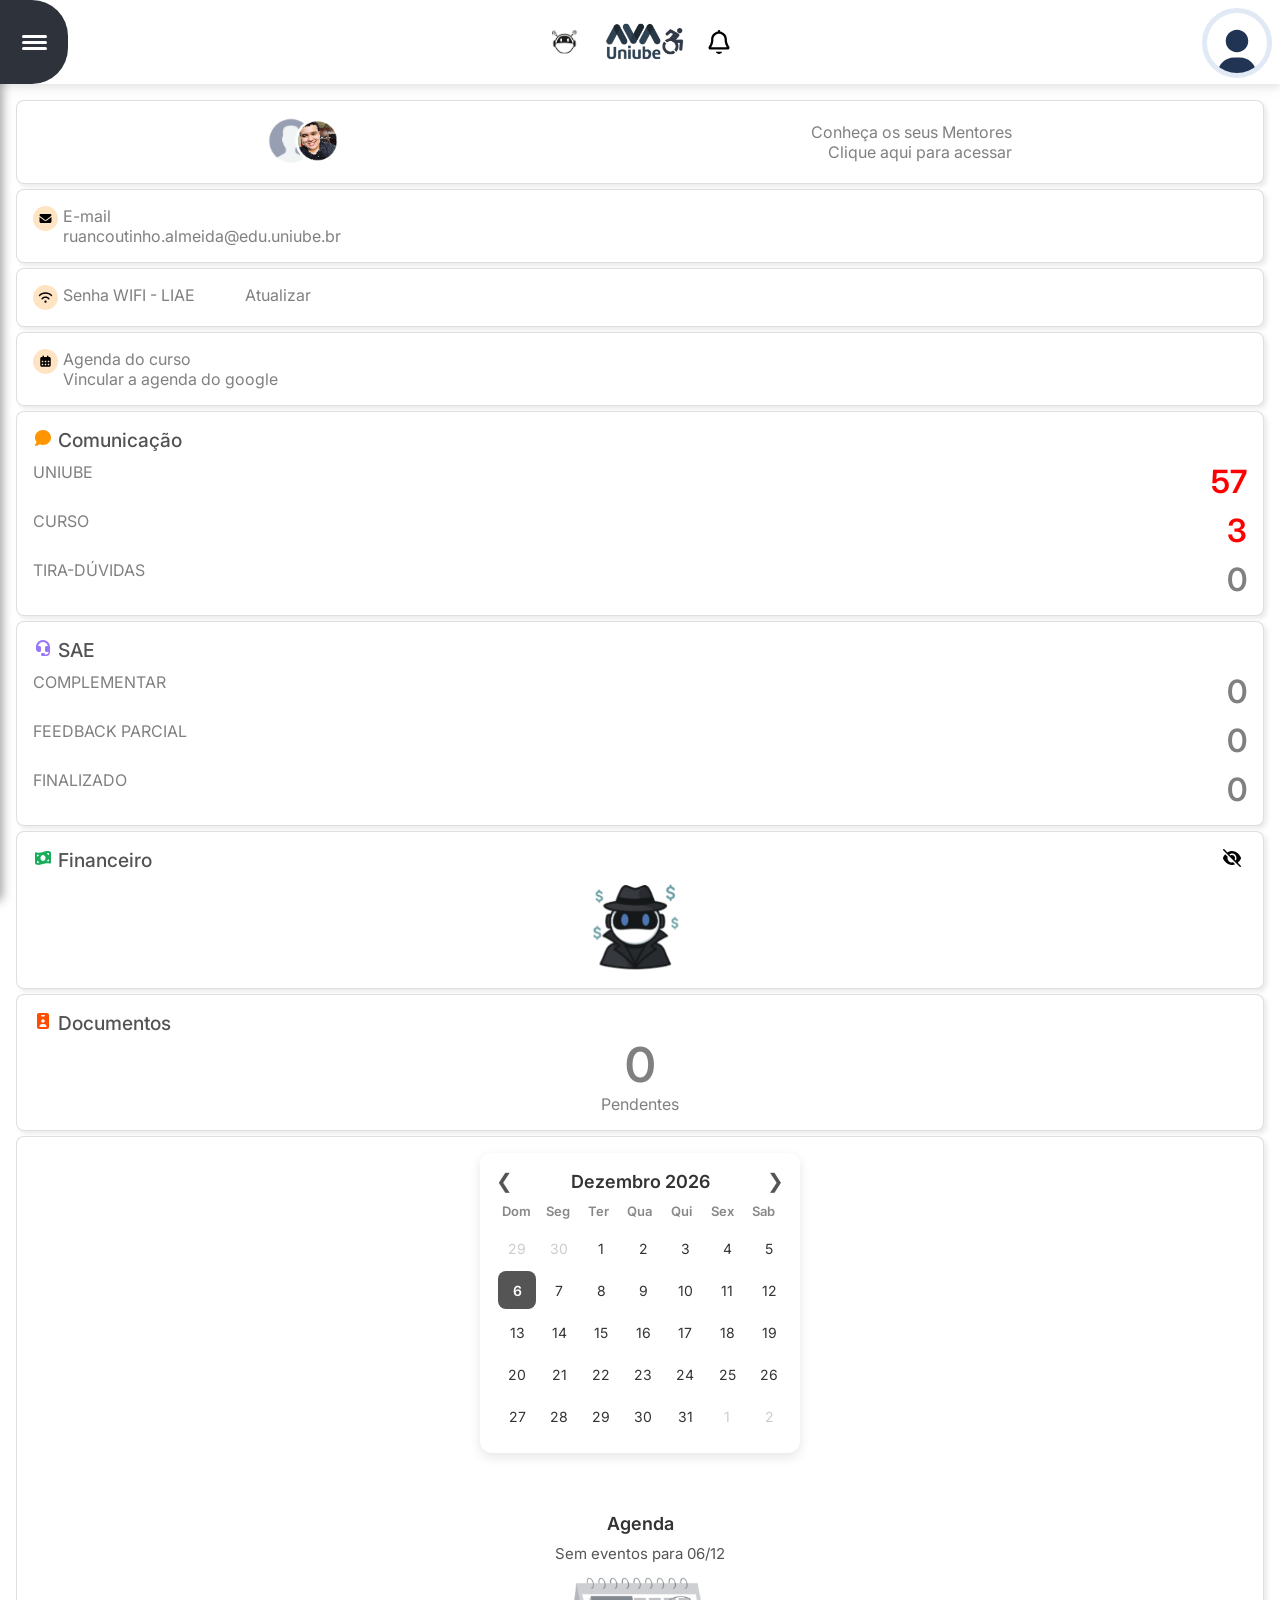
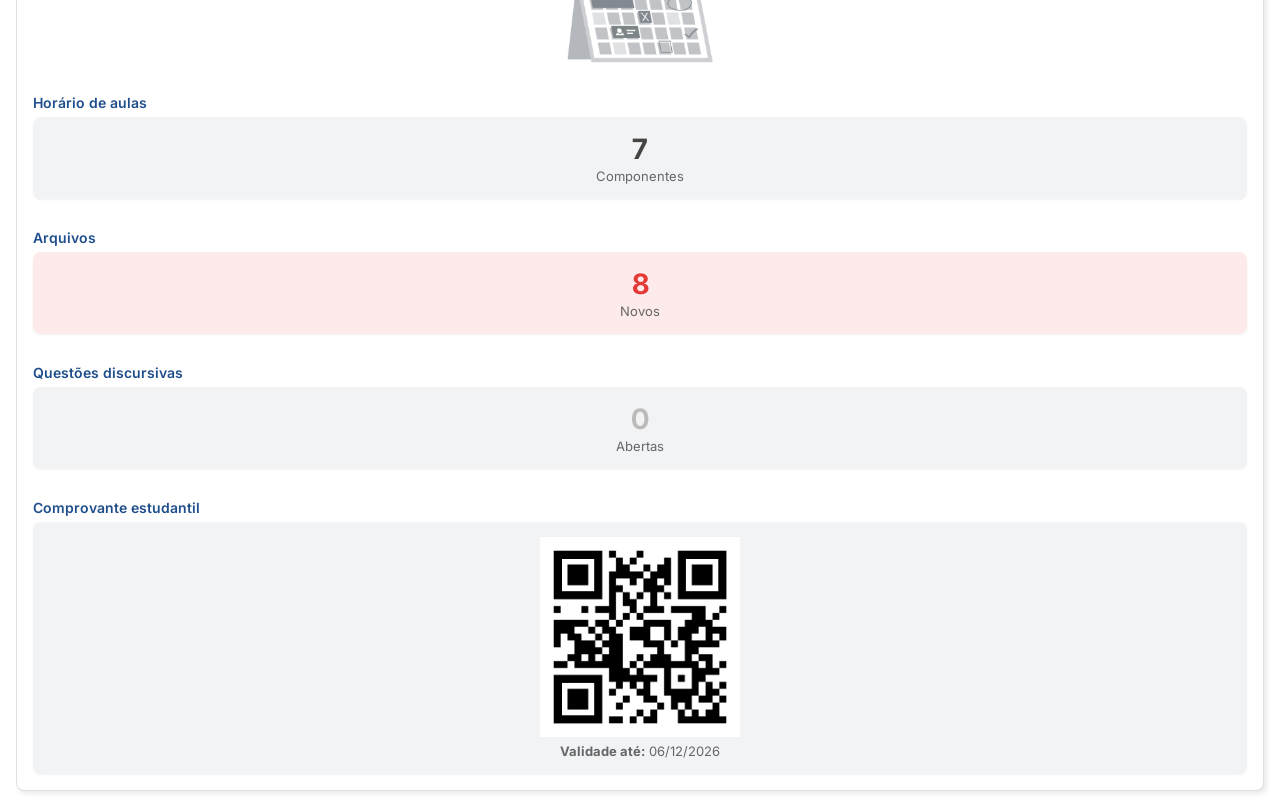
==== index.html @ 5fb4f606 "Inicial" ====
<!DOCTYPE html>
<html lang="en">
  <head>
    <meta charset="UTF-8" />
    <meta name="viewport" content="width=device-width, initial-scale=1.0" />
    <title>AVA Uniube</title>
    <link
      rel="stylesheet"
      type="text/css"
      href="/imports/fontawesome-free-5.15.4-web/css/all.min.css"
    />
    <link rel="stylesheet" href="src/styles/reset.css" />
    <link rel="stylesheet" href="src/styles/sideMenu.css" />
    <link rel="stylesheet" href="src/styles/header.css" />
    <link rel="stylesheet" href="src/styles/style.css" />
    <link rel="stylesheet" href="src/styles/calendario.css" />
    <link rel="stylesheet" href="src/styles/cards-finais.css" />
    <link rel="stylesheet" href="src/styles/btn-voltar-topo.css" />
  </head>
  <body>
    <header>
      <div class="menu-btn" id="menu-btn">
        <span></span>
        <span></span>
        <span></span>
      </div>

      <nav class="side-menu" id="side-menu">
        <div class="menu-header">
          <img src="src/img/logo_branca.png" alt="Logo" class="logo" />
        </div>

        <ul>
          <li style="background-color: #1f1f27; color: #6ca8f7">
            <img
              src="src/img/svg/lightbulb-solid-full.svg"
              class="icon"
              alt=""
            />Destaques
          </li>
          <a href="src/pages/cursos.html">
            <li>
              <img src="src/img/svg/list-solid-full.svg" class="icon" alt="" />
              Meus cursos
            </li>
          </a>
          <li>
            <img
              src="src/img/svg/envelope-solid-full-blue.svg"
              class="icon"
              alt=""
            />
            Comunicação
          </li>
          <li>
            <img
              src="src/img/svg/building-solid-full.svg"
              class="icon"
              alt=""
            />
            Emprega Uniube
          </li>
          <li>
            <img
              src="src/img/svg/calendar-check-solid-full.svg"
              class="icon"
              alt=""
            />
            Eventos
          </li>
          <li>
            <img
              src="src/img/svg/handshake-angle-solid-full.svg"
              class="icon"
              alt=""
            />
            Preciso de ajuda
          </li>
          <li>
            <img
              src="src/img/svg/screwdriver-wrench-solid-full.svg"
              class="icon"
              alt=""
            />
            Utilidades
          </li>
        </ul>
      </nav>

      <img src="src/img/icone_robo.png" alt="Robot Icon" class="robot-icon" />

      <img src="src/img/logo_cadeirante.png" alt="Logo" class="header-logo" />

      <img
        src="src/img/svg/bell-regular-full.svg"
        alt="Sino Icon"
        class="sino-icon"
      />

      <div class="profile-container">
        <img
          src="src/img/svg/user-solid-full.svg"
          alt="Profile Icon"
          class="profile-icon"
        />
      </div>
    </header>

    <main>
      <div class="cards-gerais" id="card1">
        <img src="src/img/icons_mentores.png" alt="Icone Mentores" />
        <div class="text-card">
          <p>Conheça os seus Mentores</p>
          <p>Clique aqui para acessar</p>
        </div>
      </div>

      <div id="card2" class="cards-gerais">
        <img
          class="icone-bege"
          src="src/img/svg/envelope-solid-full.svg"
          alt="Envelope icon"
        />
        <div id="divEmail">
        </div>
      </div>

      <div id="card3" class="cards-gerais">
        <div>
          <img
            class="icone-bege"
            src="src/img/svg/wifi-solid-full.svg"
            alt="wifi icon"
          />
          <p>Senha WIFI - LIAE</p>
        </div>
        <p>Atualizar</p>
      </div>

      <div id="card4" class="cards-gerais">
        <img
          class="icone-bege"
          src="src/img/svg/calendar-days-solid-full.svg"
          alt="Calendario icon"
        />
        <div>
          <p>Agenda do curso</p>
          <p>Vincular a agenda do google</p>
        </div>
      </div>

      <div class="cards-gerais" id="card5">
        <div class="row-title">
          <img src="src/img/svg/comment-solid-full.svg" alt="chat icone" />
          <h2>Comunicação</h2>
        </div>
        <div class="row">
          <p>UNIUBE</p>
          <span class="chat-com-mensagem">57</span>
        </div>
        <div class="row">
          <p>CURSO</p>
          <span class="chat-com-mensagem">3</span>
        </div>
        <div class="row">
          <p>TIRA-DÚVIDAS</p>
          <span class="chat-sem-mensagem">0</span>
        </div>
      </div>

      <div class="cards-gerais" id="card6">
        <div class="row-title">
          <img src="src/img/svg/headset-solid-full.svg" alt="Headset" />
          <h2>SAE</h2>
        </div>
        <div class="row">
          <p>COMPLEMENTAR</p>
          <span class="chat-sem-mensagem">0</span>
        </div>
        <div class="row">
          <p>FEEDBACK PARCIAL</p>
          <span class="chat-sem-mensagem">0</span>
        </div>
        <div class="row">
          <p>FINALIZADO</p>
          <span class="chat-sem-mensagem">0</span>
        </div>
      </div>

      <div style="flex-direction: column" class="cards-gerais" id="card7">
        <div class="row">
          <div style="display: flex">
            <img
              src="src/img/svg/money-bill-wave-solid-full.svg"
              alt="Money Icon"
            />
            <h2>Financeiro</h2>
          </div>

          <img
            src="src/img/svg/eye-slash-solid-full.svg"
            alt="eye-slash-solid-full"
          />
        </div>
        <img
          style="object-fit: contain; height: 100px"
          src="src/img/icone_financeiro.png"
          alt=""
        />
      </div>

      <div style="flex-direction: column" class="cards-gerais" id="card8">
        <div class="row-title">
          <img src="src/img/svg/id-badge-solid-full.svg" alt="ID Badge Icon" />
          <h2>Documentos</h2>
        </div>
        <div
          style="
            display: flex;
            flex-direction: column;
            align-items: center;
            justify-content: center;
          "
        >
          <p
            style="
              font-size: 3rem;
              font-weight: 600;
              margin: top 10px;
              color: gray;
            "
          >
            0
          </p>
          <p>Pendentes</p>
        </div>
      </div>

      <div
        style="flex-direction: column; align-items: center; gap: 30px"
        class="cards-gerais"
        id="card9"
      >
        <div class="calendar">
          <div class="calendar-header">
            <button id="prev">&#10094;</button>
            <h2 id="month-year"></h2>
            <button id="next">&#10095;</button>
          </div>
          <div class="calendar-days">
            <div class="day-name">Dom</div>
            <div class="day-name">Seg</div>
            <div class="day-name">Ter</div>
            <div class="day-name">Qua</div>
            <div class="day-name">Qui</div>
            <div class="day-name">Sex</div>
            <div class="day-name">Sab</div>
          </div>
          <div class="calendar-grid" id="calendar-grid"></div>
        </div>

        <div class="agenda">
          <h3>Agenda</h3>
          <div class="agenda-content">
            <p id="no-events-text">Sem eventos para --/--</p>
            <img
              src="src/img/calendario.png"
              alt="Calendário"
              class="agenda-img"
            />
          </div>
        </div>

        <section style="width: 100%" class="info-section">
          <h4>Horário de aulas</h4>
          <div class="info-card">
            <span class="number">7</span>
            <p>Componentes</p>
          </div>
        </section>

        <section style="width: 100%" class="info-section">
          <h4>Arquivos</h4>
          <div class="info-card danger">
            <span class="number">8</span>
            <p>Novos</p>
          </div>
        </section>

        <section style="width: 100%" class="info-section">
          <h4>Questões discursivas</h4>
          <div class="info-card">
            <span class="number zero">0</span>
            <p>Abertas</p>
          </div>
        </section>

        <section style="width: 100%" class="info-section">
          <h4>Comprovante estudantil</h4>
          <div class="info-card">
            <a href="src/pages/comprovante.html">
              <img src="src/img/qr.png" alt="QR Code do comprovante" />
            </a>
            <p id="dt_validade"></p>

          </div>
        </section>

        <!-- Botão para voltar ao topo -->
        <button
          style="display: flex; align-items: center; justify-content: center"
          id="back-to-top"
        >
          ↑
        </button>
      </div>
    </main>

    <script type="module" src="src/js/index.js"></script>
  </body>
</html>
---- src/styles/sideMenu.css ----
/* --- BOTÃO HAMBÚRGUER --- */

.menu-btn {
  position: fixed;
  top: 0;
  left: 0;
  height: 5.276rem;
  width: 4.25rem;
  border-radius: 0 2.25rem 2.25rem 0;
  background-color: #2e333b;
  display: flex;
  justify-content: center;
  align-items: center;
  cursor: pointer;
  z-index: 1001;
  transition: all 0.3s ease;
}

.menu-btn span {
  position: absolute;
  width: 25px;
  height: 3px;
  background-color: white;
  border-radius: 2px;
  transition: all 0.3s ease;
}
.menu-btn span:nth-child(1) {
  transform: translateY(-6px);
}
.menu-btn span:nth-child(2) {
  transform: translateY(0);
}
.menu-btn span:nth-child(3) {
  transform: translateY(6px);
}

.menu-btn.active {
  left: 250px;
  width: 50px;
}

.menu-btn.active span:nth-child(1) {
  transform: rotate(45deg);
}
.menu-btn.active span:nth-child(2) {
  opacity: 0;
}
.menu-btn.active span:nth-child(3) {
  transform: rotate(-45deg);
}

/* --- MENU LATERAL --- */
.side-menu {
  position: fixed;
  top: 0;
  left: -300px; /* escondido inicialmente */
  width: 300px;
  height: 100%;
  background-color: #2e333b;
  color: white;
  box-shadow: 2px 0 10px rgba(0, 0, 0, 0.4);
  transition: left 0.3s ease;
  z-index: 1000;
  padding: 20px;
}

/* Quando ativo */
.side-menu.active {
  left: 0;
}

/* Cabeçalho do menu */
.menu-header {
  display: flex;
  align-items: center;
  justify-content: space-around;
  margin-bottom: 30px;
}

.menu-header .logo {
  width: 8rem;
}

/* Lista */
.side-menu ul {
  display: flex;
  flex-direction: column;
  gap: 5px;
  list-style: none;
  padding: 0;
}

.side-menu li {
  color: white;
  display: flex;
  align-items: center;
  gap: 10px;
  padding: 20px;
  border-radius: 8px;
  margin-bottom: 8px;
  font-weight: 400;
  font-size: 1rem;
  cursor: pointer;
  transition: background 0.3s;
}

.side-menu li:hover {
  background-color: #3a3f47;
}

.icon {
  height: 25px;
}
---- src/styles/header.css ----
header {
  height: 5.276rem;
  width: 100vw;
  display: flex;
  align-items: center;
  justify-content: center;
  background: #ffffff;
  box-shadow: rgb(0 0 0 / 4%) 0px 4px 20px, rgb(179 179 179 / 23%) 0px 4px 6px;
}

.robot-icon {
  height: 30px;
}

.header-logo {
  height: 40px;
  margin: 0 20px;
}

.sino-icon {
  height: 30px;
}

.profile-container {
  position: absolute;
  right: 8px;
  top: 8px;
  width: 70px;
  height: 70px;
  border-radius: 50%;
  border: 5px solid #e1e9f5;
  overflow: hidden;
}

.profile-container:hover {
  cursor: pointer;
}

.profile-container img {
  position: relative;
  top: 10px;
}
---- src/styles/style.css ----
main {
  padding: 1rem;
  display: flex;
  flex-direction: column;
  align-items: center;
  justify-content: center;
  width: 100vw;
  gap: 5px;
}

.cards-gerais {
  display: flex;
  padding: 1rem;
  background-color: #fff;
  background-clip: border-box;
  border: 1px solid rgba(0, 0, 0, 0.125);
  border-radius: 0.5rem;
  box-shadow: rgb(149 157 165 / 20%) 3px 3px 4px 0px;
  width: 100%;
  color: gray;
}

.icone-bege {
  background-color: bisque;
  border-radius: 100%;
  height: 25px;
  padding: 5px;
  margin-right: 5px;
  background-color: #00ba5c, #888888, #aa0018, #fcdb46, #255eff;
}

#card1 {
  display: flex;
  justify-content: space-around;
  align-items: center;
}

#card1 img {
  height: 50px;
}

#card1 div {
  display: flex;
  align-items: end;
  flex-direction: column;
}

#card2,
#card4 {
  display: flex;
}

#card2 div,
#card4 div {
  display: flex;
  flex-direction: column;
}

#card3 {
  display: flex;
}

#card3 div {
  display: flex;
  margin-right: 50px;
}

#card5,
#card6 {
  gap: 10px;
  flex-direction: column;
}

#card5 h2,
#card6 h2,
#card7 h2,
.row-title h2 {
  font-weight: 500;
  color: rgb(83, 83, 83);
  font-size: 1.2rem;
}

#card5 img,
#card6 img,
#card7 img,
.row-title img {
  height: 20px;
  margin-right: 5px;
}

#card5 .row-title,
#card6 .row-title,
.row-title {
  display: flex;
}

#card5 .row,
#card6 .row,
#card7 .row {
  width: 100%;
  display: flex;
  justify-content: space-between;
}

.chat-com-mensagem {
  font-size: 2rem;
  font-weight: 600;
  color: red;
}

.chat-sem-mensagem {
  font-size: 2rem;
  font-weight: 600;
  color: grey;
}
---- src/styles/calendario.css ----
.calendar {
  width: 320px;
  background: white;
  border-radius: 12px;
  box-shadow: 0 4px 12px rgba(0, 0, 0, 0.1);
  padding: 16px;
  font-family: "Inter", sans-serif;
}

.calendar-header {
  display: flex;
  justify-content: space-between;
  align-items: center;
  margin-bottom: 10px;
}

.calendar-header h2 {
  font-size: 18px;
  font-weight: 600;
  color: #333;
}

.calendar-header button {
  background: none;
  border: none;
  font-size: 20px;
  color: #555;
  cursor: pointer;
  transition: color 0.2s;
}

.calendar-header button:hover {
  color: #000;
}

.calendar-days,
.calendar-grid {
  display: grid;
  grid-template-columns: repeat(7, 1fr);
  text-align: center;
}

.day-name {
  font-weight: 600;
  color: #888;
  font-size: 13px;
  padding-bottom: 8px;
}

.calendar-grid div {
  width: 38px;
  height: 38px;
  display: flex;
  justify-content: center;
  align-items: center;
  border-radius: 8px;
  color: #333;
  font-size: 14px;
  margin: 2px;
}

.calendar-grid div.other-month {
  color: #ccc;
}

.calendar-grid div.today {
  background: #555;
  color: white;
  font-weight: 600;
}

.agenda {
  margin-top: 30px;
  text-align: center;
  font-family: "Inter", sans-serif;
}

.agenda h3 {
  font-size: 18px;
  font-weight: 600;
  color: #333;
  margin-bottom: 10px;
}

.agenda-content {
  display: flex;
  flex-direction: column;
  align-items: center;
  justify-content: center;
}

.agenda-content p {
  color: #555;
  font-size: 15px;
  margin-bottom: 12px;
}

.agenda-img {
  width: 150px;
  opacity: 0.8;
}
---- src/styles/cards-finais.css ----
* Cada bloco de informação */
.info-section {
  margin: 50px 20px;
  width: 100%;
}

/* Título azul discreto */
.info-section h4 {
  font-size: 14px;
  font-weight: 600;
  color: #1f4e8c;
  margin-bottom: 6px;
}

/* Card base */
.info-card {
  background-color: #f2f3f5;
  border-radius: 8px;
  padding: 15px 0;
  text-align: center;
  box-shadow: 0 1px 2px rgba(0,0,0,0.05);
  width: 100%;
}

/* Card de destaque (vermelho claro) */
.info-card.danger {
  background-color: #fdeaea;
}

/* Número grande */
.info-card .number {
  display: block;
  font-size: 28px;
  font-weight: 700;
  color: #444;
}

/* Número vermelho (para "novos") */
.info-card.danger .number {
  color: #e53935;
}

/* Número cinza apagado (para zero) */
.info-card .number.zero {
  color: #bbb;
}

/* Texto pequeno abaixo do número */
.info-card p {
  margin-top: 2px;
  font-size: 13px;
  color: #666;
}

.info-card img {
  width: 200px;
  
}
---- src/styles/btn-voltar-topo.css ----
/* --- Botão voltar ao topo --- */
#back-to-top {
  position: fixed;
  bottom: 25px;
  right: 25px;
  width: 40px;
  height: 40px;
  border-radius: 50%;
  border: none;
  background-color: #444;
  color: white;
  font-size: 20px;
  cursor: pointer;
  display: none; /* escondido até rolar */
  transition: opacity 0.3s, transform 0.3s;
  z-index: 999;
}

#back-to-top:hover {
  background-color: #333;
  transform: translateY(-2px);
}
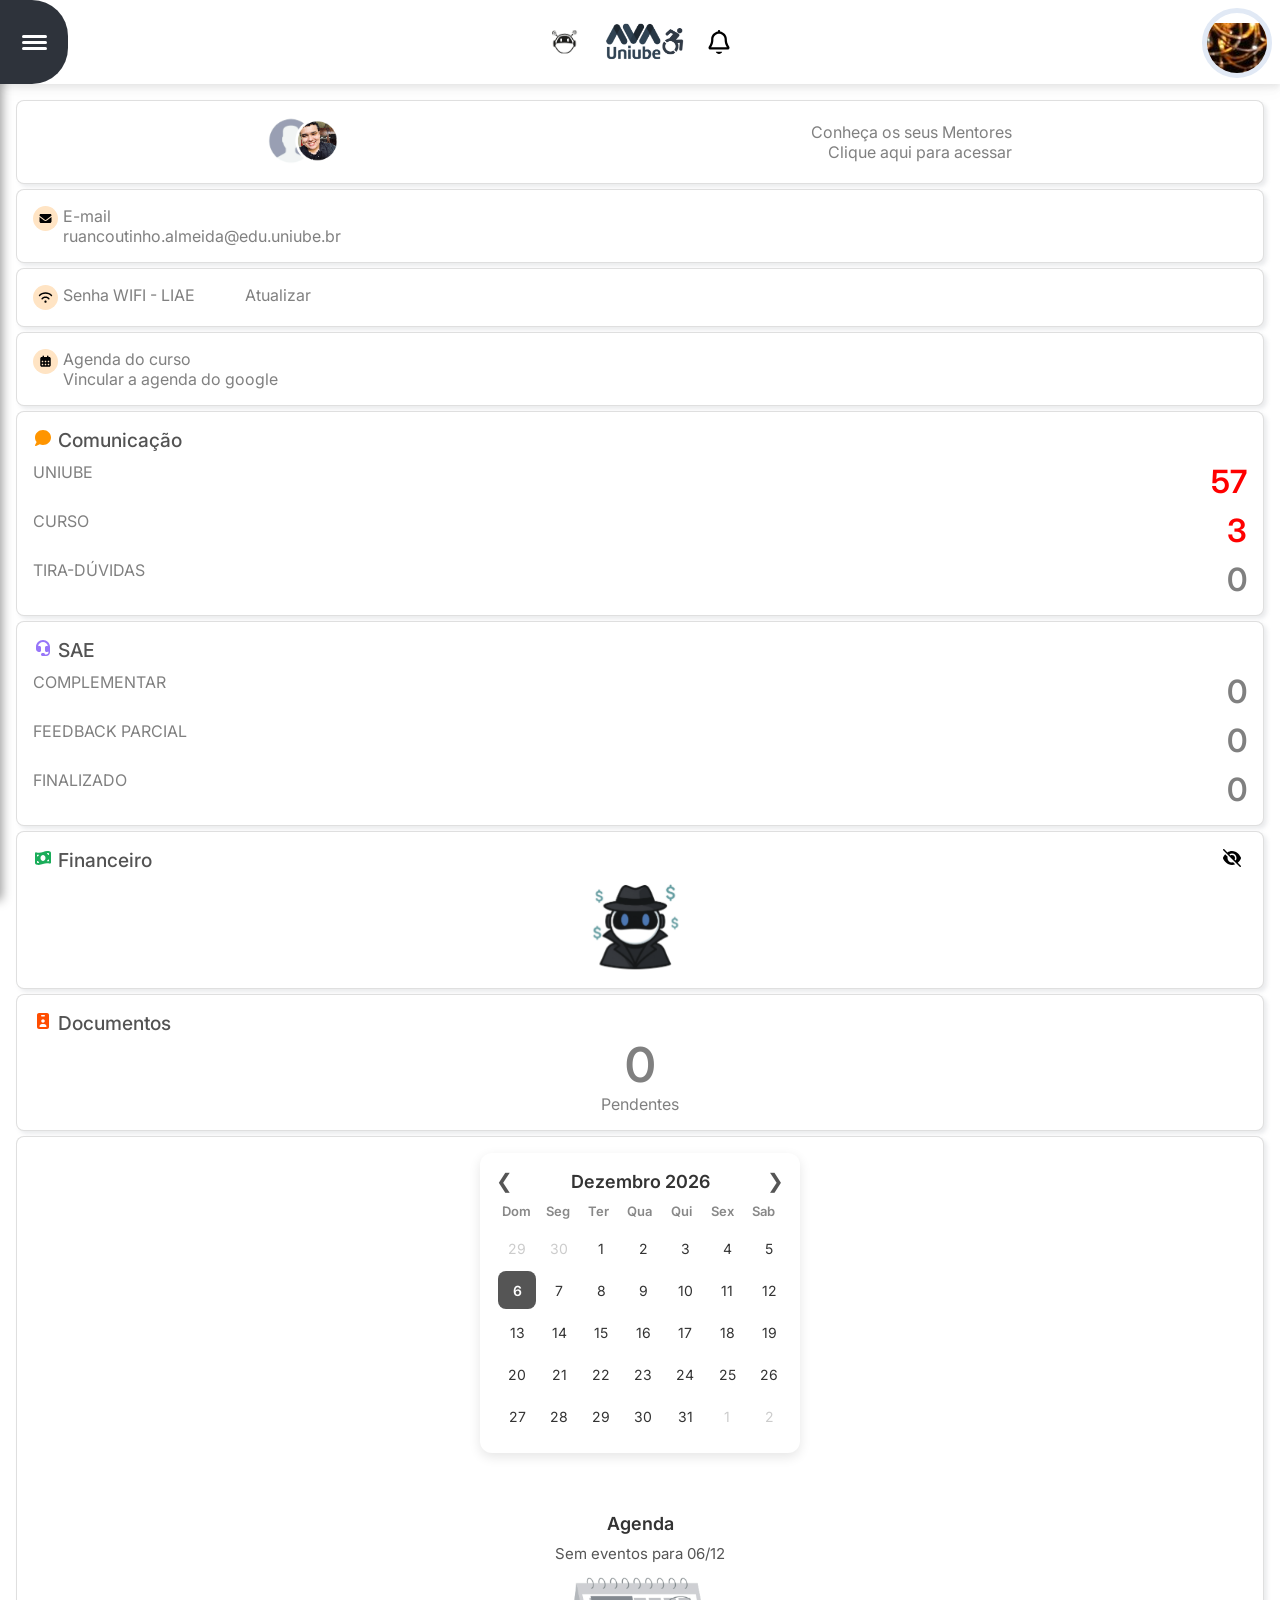
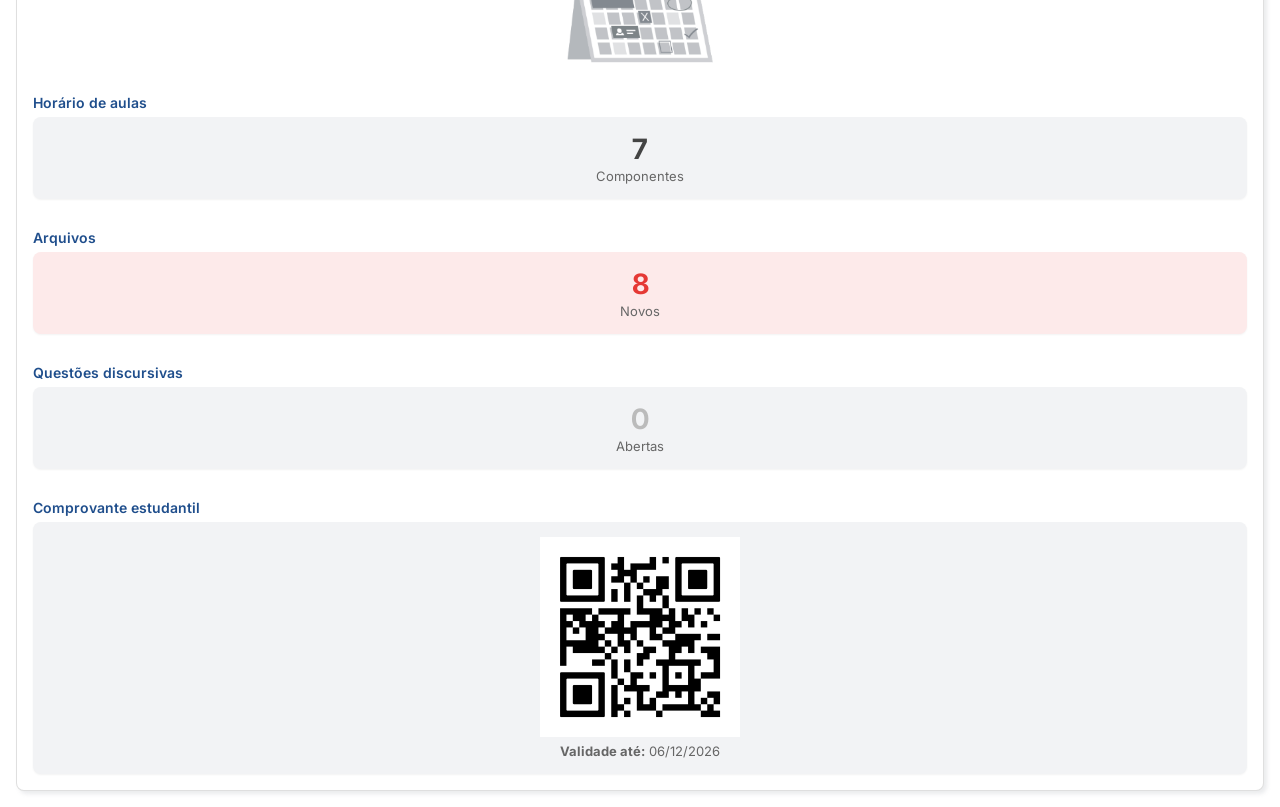
==== commit 6fc8b3ae: "Update index.html" ====
--- a/index.html
+++ b/index.html
@@ -99,7 +99,7 @@
 
       <div class="profile-container">
         <img
-          src="src/img/svg/user-solid-full.svg"
+          src="./src/img/img-perfil.jpeg"
           alt="Profile Icon"
           class="profile-icon"
         />
